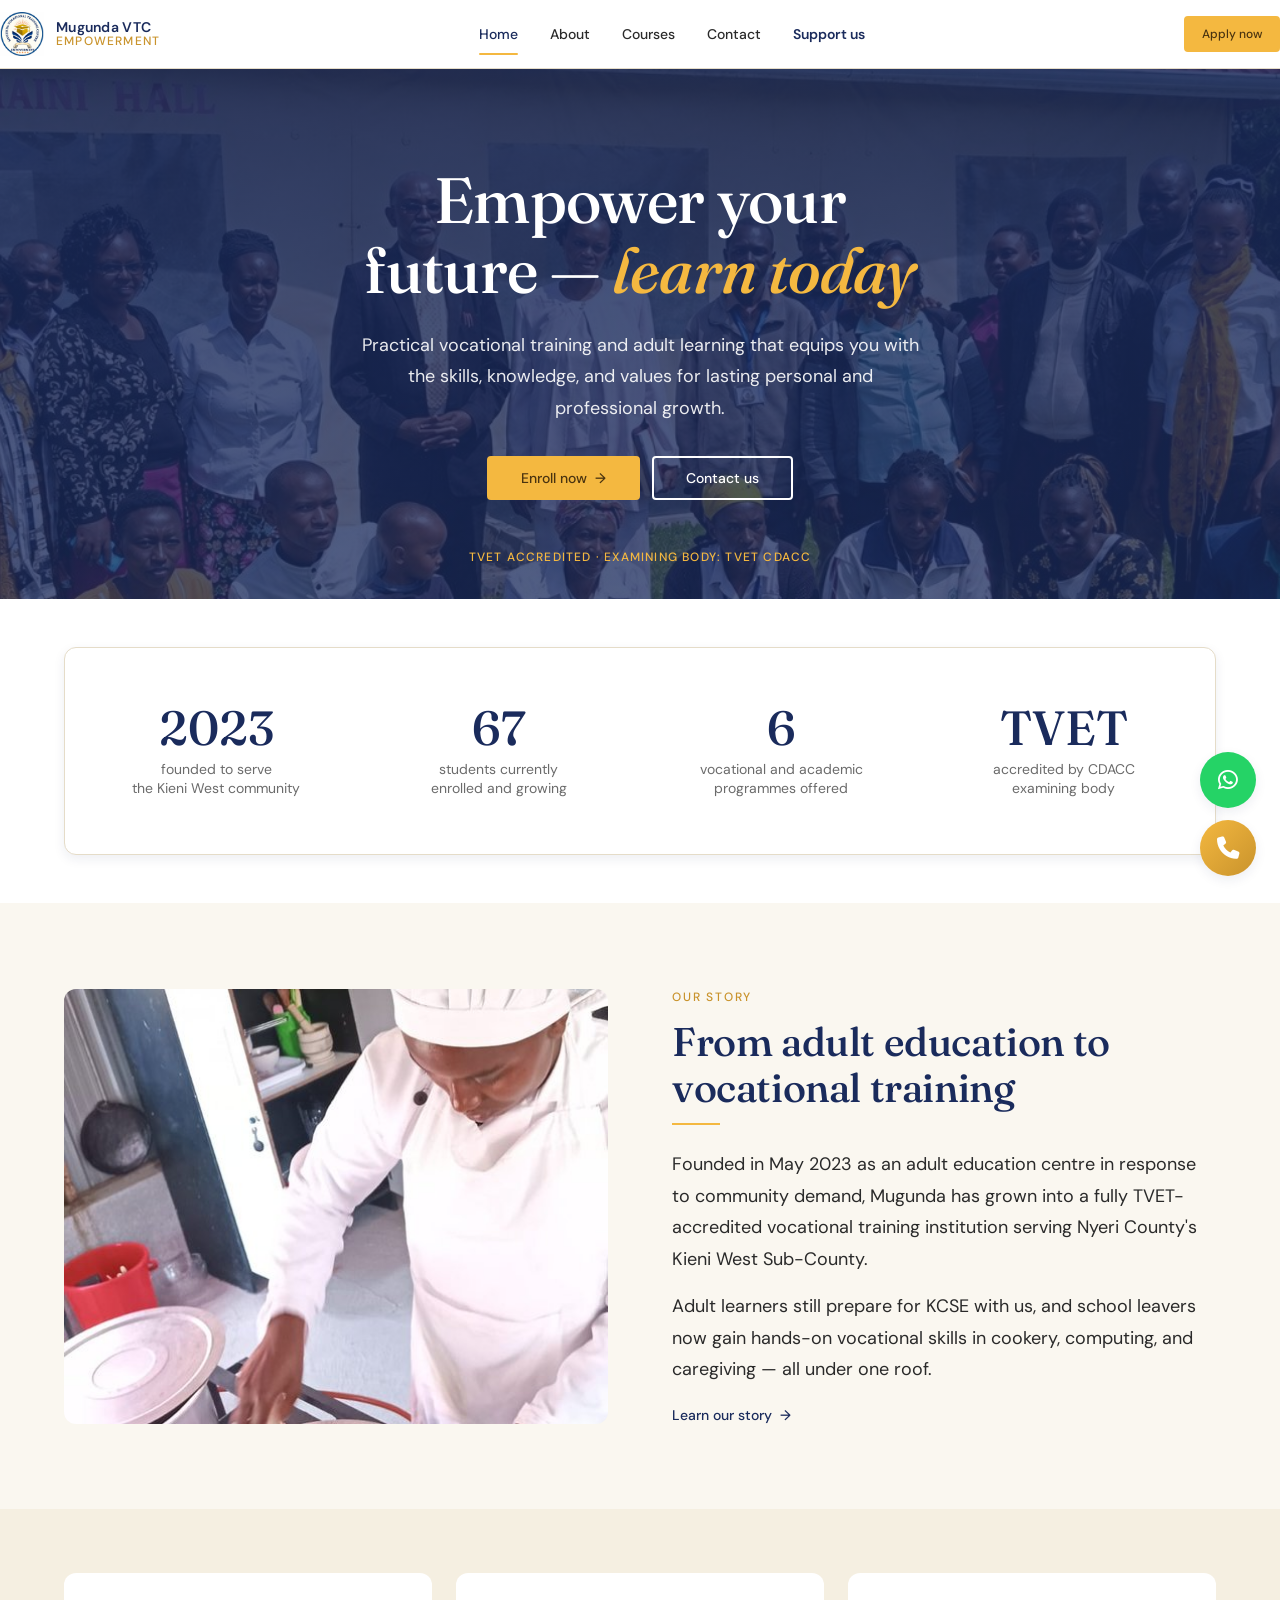
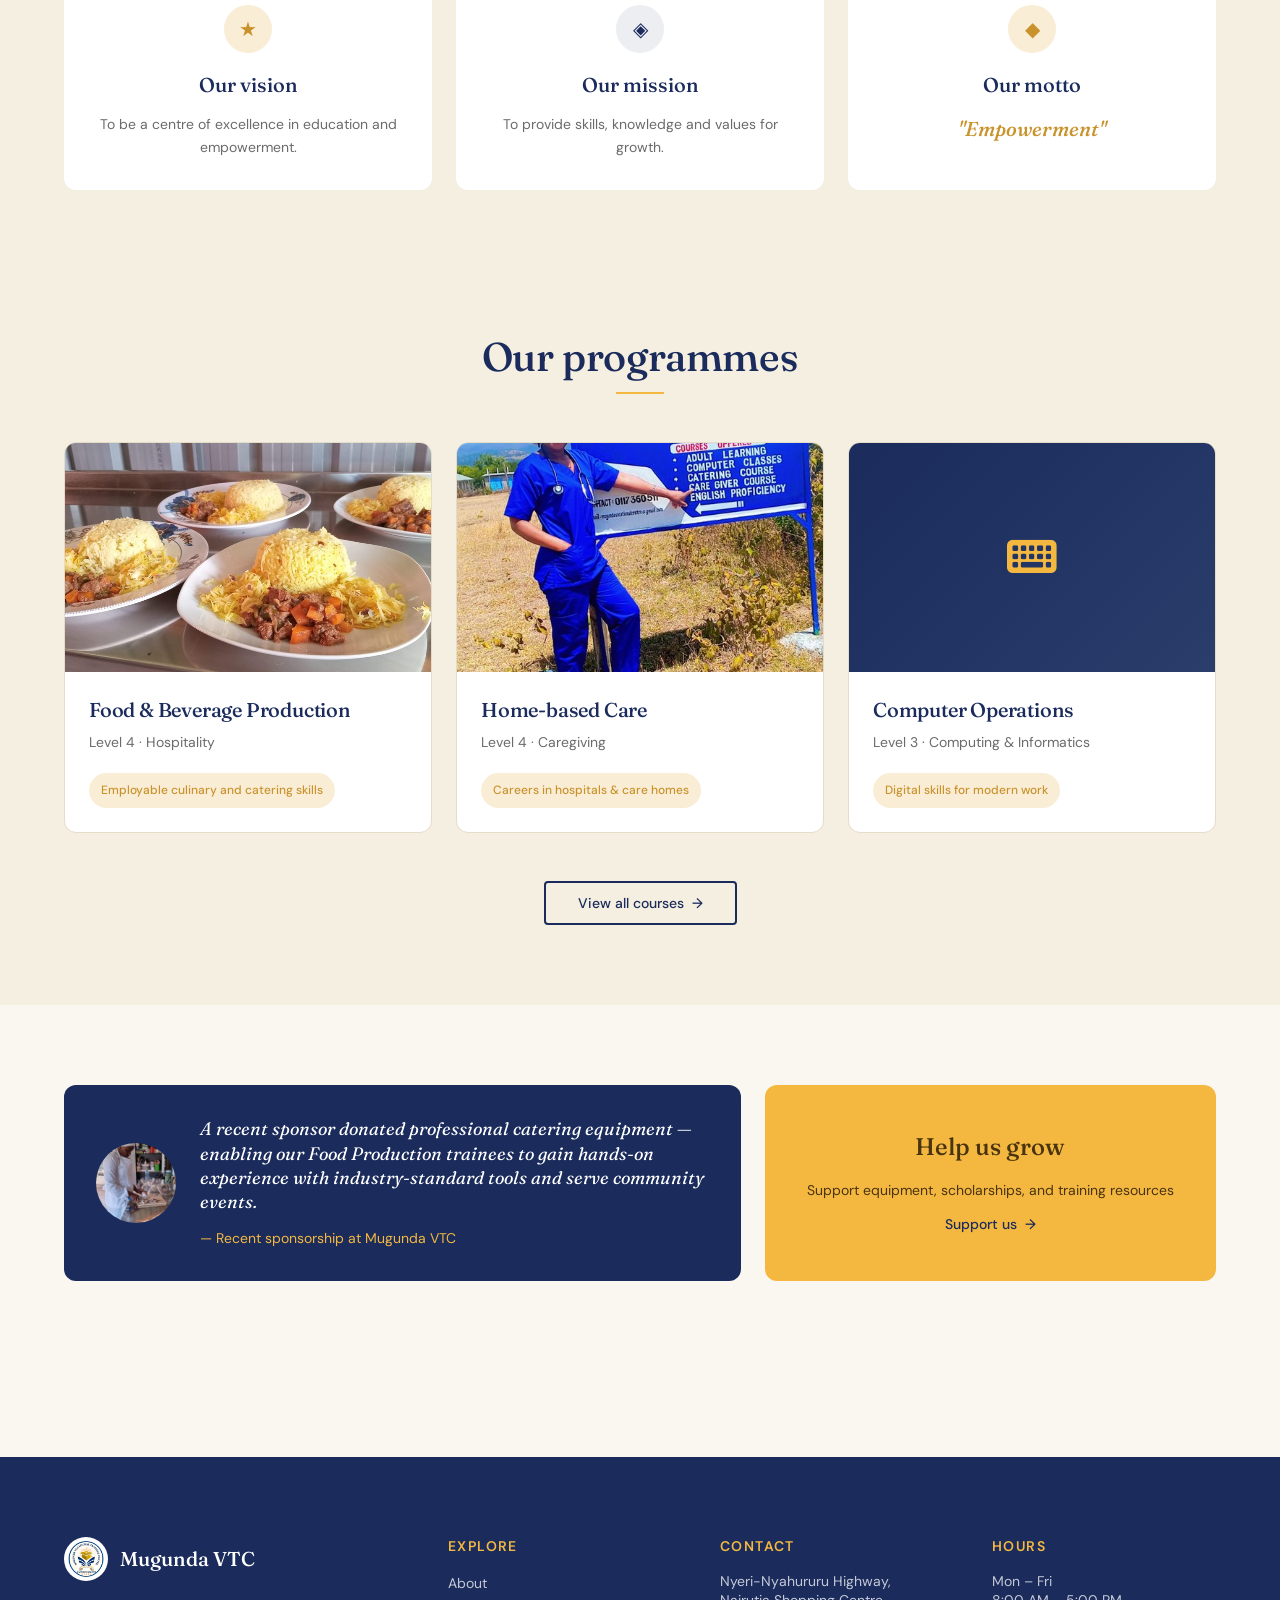
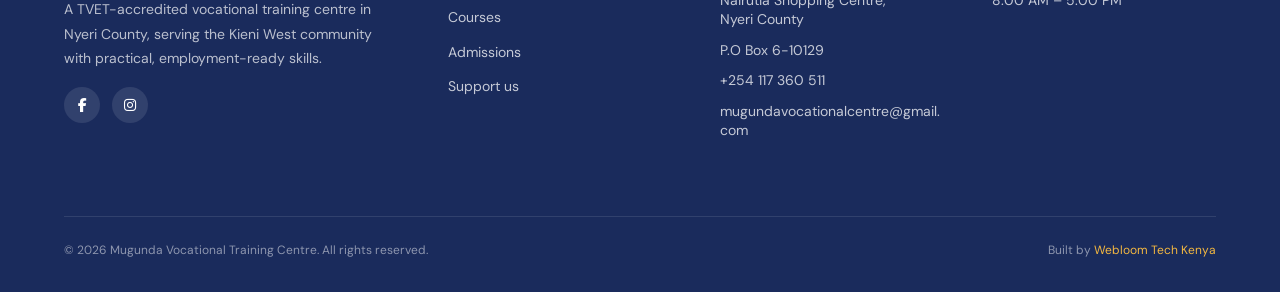
==== index.html @ 9c5b6dfe "google indexing added" ====
<!DOCTYPE html>
<html lang="en">

<head>
  <meta charset="UTF-8" />
  <meta name="viewport" content="width=device-width, initial-scale=1.0" />
  <title>Mugunda Vocational Training Centre — Empowering skills, changing lives</title>
  <meta name="description"
    content="TVET-accredited vocational training in Nyeri County. Food & Beverage, Computer Operations, Home-based Care, and adult education programmes." />
  <meta name="keywords" content="vocational training, TVET, Nyeri, Kenya, Mugunda VTC, Food & Beverage, Computer Operations, Home-based Care, adult education, skills training" />
  <meta name="author" content="Mugunda Vocational Training Centre" />
  <meta name="robots" content="index, follow" />
  <link rel="canonical" href="https://mugunda-vtc.onrender.com/" />

  <meta name="google-site-verification" content="Rv-9PnFNgWg0izuc_6_cyRbx7e32Jz5hHdPYTTzeUXk" />

  <!-- Open Graph / Facebook -->
  <meta property="og:type" content="website" />
  <meta property="og:url" content="https://mugunda-vtc.onrender.com/" />
  <meta property="og:title" content="Mugunda Vocational Training Centre — Empowering skills, changing lives" />
  <meta property="og:description" content="TVET-accredited vocational training in Nyeri County. Food & Beverage, Computer Operations, Home-based Care, and adult education programmes." />
  <meta property="og:image" content="https://mugunda-vtc.onrender.com/assets/images/hero/campus.jpg" />
  <meta property="og:image:width" content="1200" />
  <meta property="og:image:height" content="630" />
  <meta property="og:site_name" content="Mugunda Vocational Training Centre" />

  <!-- Twitter -->
  <meta name="twitter:card" content="summary_large_image" />
  <meta name="twitter:url" content="https://mugunda-vtc.onrender.com/" />
  <meta name="twitter:title" content="Mugunda Vocational Training Centre — Empowering skills, changing lives" />
  <meta name="twitter:description" content="TVET-accredited vocational training in Nyeri County. Food & Beverage, Computer Operations, Home-based Care, and adult education programmes." />
  <meta name="twitter:image" content="https://mugunda-vtc.onrender.com/assets/images/hero/campus.jpg" />

  <!-- Geo Location -->
  <meta name="geo.region" content="KE-36" />
  <meta name="geo.placename" content="Nyeri" />
  <meta name="geo.position" content="-0.4167;36.9500" />
  <meta name="ICBM" content="-0.4167, 36.9500" />

  <!-- Favicon (using logo as favicon for now — swap to a dedicated file later) -->
  <link rel="icon" type="image/jpeg" href="/assets/images/logo/mugunda-logo.jpg" />
  <link rel="stylesheet" href="https://cdnjs.cloudflare.com/ajax/libs/font-awesome/6.7.2/css/all.min.css" />

  <!-- Fonts -->
  <link rel="preconnect" href="https://fonts.googleapis.com" />
  <link rel="preconnect" href="https://fonts.gstatic.com" crossorigin />
  <link
    href="https://fonts.googleapis.com/css2?family=DM+Sans:wght@400;500;600;700&family=Fraunces:opsz,wght@9..144,400;9..144,500;9..144,600&display=swap"
    rel="stylesheet" />

  <!-- CSS -->
  <link rel="stylesheet" href="/assets/css/main.css" />

  <!-- Sitemap -->
  <link rel="sitemap" type="application/xml" title="Sitemap" href="/sitemap.xml" />

  <!-- Structured Data -->
  <script type="application/ld+json">
  {
    "@context": "https://schema.org",
    "@type": "EducationalOrganization",
    "name": "Mugunda Vocational Training Centre",
    "alternateName": "Mugunda VTC",
    "url": "https://mugunda-vtc.onrender.com/",
    "logo": "https://mugunda-vtc.onrender.com/assets/images/logo/mugunda-logo.jpg",
    "image": "https://mugunda-vtc.onrender.com/assets/images/hero/campus.jpg",
    "description": "TVET-accredited vocational training in Nyeri County offering Food & Beverage, Computer Operations, Home-based Care, and adult education programmes.",
    "address": {
      "@type": "PostalAddress",
      "streetAddress": "Nyeri-Nyahururu Highway, Nairutia Shopping Centre",
      "addressLocality": "Nyeri",
      "addressRegion": "Nyeri County",
      "addressCountry": "KE"
    },
    "geo": {
      "@type": "GeoCoordinates",
      "latitude": -0.4167,
      "longitude": 36.9500
    },
    "contactPoint": {
      "@type": "ContactPoint",
      "telephone": "+254-XXX-XXXXXX",
      "contactType": "admissions"
    },
    "sameAs": []
  }
  </script>
</head>

<body>

  <!-- ================================================================
       NAV — duplicated across all pages, sync when changed
       ================================================================ -->
  <header class="nav" role="banner">
    <div class="container nav__inner">
      <a href="/" class="nav__logo" aria-label="Mugunda VTC home">
        <img src="/assets/images/logo/mugunda-logo.jpg" alt="" width="44" height="44" />
        <span class="nav__logo-text">
          <span class="nav__logo-name">Mugunda VTC</span>
          <span class="nav__logo-tagline">Empowerment</span>
        </span>
      </a>

      <nav aria-label="Main">
        <ul class="nav__links">
          <li><a href="/" class="nav__link is-active">Home</a></li>
          <li><a href="/about/" class="nav__link">About</a></li>
          <li><a href="/courses/" class="nav__link">Courses</a></li>
          <li><a href="/contact/" class="nav__link">Contact</a></li>
          <li><a href="/support-us/" class="nav__link nav__link--emphasis">Support us</a></li>
        </ul>
      </nav>

      <div class="nav__cta">
        <a href="/admissions/" class="btn btn--primary btn--sm">Apply now</a>
      </div>

      <button class="nav__toggle" type="button" aria-label="Open menu" aria-expanded="false">
        <span class="nav__toggle-bar" aria-hidden="true"></span>
      </button>
    </div>
  </header>

  <main id="main">

    <!-- ================================================================
         HERO
         ================================================================ -->
    <section class="hero">
      <div class="hero__bg" style="background-image: url('/assets/images/hero/campus.jpg');"></div>
      <div class="container hero__inner">
        <h1 class="hero__title">
          Empower your future — <span class="hero__title-accent">learn today</span>
        </h1>
        <p class="hero__subtitle">
          Practical vocational training and adult learning that equips you with the skills, knowledge, and
          values for lasting personal and professional growth.
        </p>
        <div class="hero__ctas">
          <a href="/admissions/" class="btn btn--primary">
            Enroll now <span class="btn__arrow" aria-hidden="true">→</span>
          </a>
          <a href="/contact/" class="btn btn--outline-white">Contact us</a>
        </div>
        <p class="hero__credentials">TVET Accredited · Examining body: TVET CDACC</p>
      </div>
    </section>

    <!-- ================================================================
         STATS STRIP — donor-facing credibility
         ================================================================ -->
    <section class="stats-strip" aria-label="Our impact by the numbers">
      <div class="container">
        <div class="stats-strip__inner">
          <div class="stat">
            <div class="stat__number">2023</div>
            <div class="stat__label">founded to serve<br />the Kieni West community</div>
          </div>
          <div class="stat">
            <div class="stat__number">67</div>
            <div class="stat__label">students currently<br />enrolled and growing</div>
          </div>
          <div class="stat">
            <div class="stat__number">6</div>
            <div class="stat__label">vocational and academic<br />programmes offered</div>
          </div>
          <div class="stat">
            <div class="stat__number">TVET</div>
            <div class="stat__label">accredited by CDACC<br />examining body</div>
          </div>
        </div>
      </div>
    </section>

    <!-- ================================================================
         FEATURE STORY — the Ashesi moment
         ================================================================ -->
    <section class="feature-story">
      <div class="container split-2">
        <div class="feature-story__image">
          <img src="/assets/images/hero/story-feature.jpg" alt="A Mugunda VTC student in hands-on culinary training" />
        </div>
        <div class="feature-story__content">
          <span class="eyebrow">Our story</span>
          <h2>From adult education to vocational training</h2>
          <p>
            Founded in May 2023 as an adult education centre in response to community demand, Mugunda has grown into a
            fully TVET-accredited vocational training institution serving Nyeri County's Kieni West Sub-County.
          </p>
          <p>
            Adult learners still prepare for KCSE with us, and school leavers now gain hands-on vocational skills in
            cookery, computing, and caregiving — all under one roof.
          </p>
          <a href="/about/" class="link-arrow">
            Learn our story <span class="btn__arrow" aria-hidden="true">→</span>
          </a>
        </div>
      </div>
    </section>

    <!-- ================================================================
         VALUES — Vision / Mission / Motto
         ================================================================ -->
    <section class="values">
      <div class="container">
        <div class="values__grid">
          <div class="value">
            <div class="card__icon" aria-hidden="true">★</div>
            <div class="value__label">Our vision</div>
            <p class="value__body">To be a centre of excellence in education and empowerment.</p>
          </div>
          <div class="value">
            <div class="card__icon card__icon--alt" aria-hidden="true">◈</div>
            <div class="value__label">Our mission</div>
            <p class="value__body">To provide skills, knowledge and values for growth.</p>
          </div>
          <div class="value">
            <div class="card__icon" aria-hidden="true">◆</div>
            <div class="value__label">Our motto</div>
            <p class="value__body value__body--accent">"Empowerment"</p>
          </div>
        </div>
      </div>
    </section>

    <!-- ================================================================
         COURSES PREVIEW
         ================================================================ -->
    <section class="courses-preview">
      <div class="container">
        <h2 class="section-title">Our programmes</h2>
        <div class="courses-preview__grid">
          <article class="course-card">
            <div class="course-card__image">
              <img src="/assets/images/courses/food-production.jpg" alt="Plated meal prepared by Mugunda Food Production trainees" />
            </div>
            <div class="course-card__body">
              <h3 class="course-card__title">Food &amp; Beverage Production</h3>
              <div class="course-card__meta">Level 4 · Hospitality</div>
              <div class="course-card__outcome">Employable culinary and catering skills</div>
            </div>
          </article>

          <article class="course-card">
            <div class="course-card__image">
              <img src="/assets/images/courses/home-based-care.jpg" alt="A caregiver trainee at Mugunda VTC" />
            </div>
            <div class="course-card__body">
              <h3 class="course-card__title">Home-based Care</h3>
              <div class="course-card__meta">Level 4 · Caregiving</div>
              <div class="course-card__outcome">Careers in hospitals &amp; care homes</div>
            </div>
          </article>

          <article class="course-card">
            <div class="course-card__image"
              style="background: linear-gradient(135deg, var(--color-navy) 0%, var(--color-navy-600) 100%); display: flex; align-items: center; justify-content: center;"
              aria-hidden="true">
              <i class="fa-solid fa-keyboard" style="font-size: 2.75rem; color: var(--color-gold);"></i>
            </div>
            <div class="course-card__body">
              <h3 class="course-card__title">Computer Operations</h3>
              <div class="course-card__meta">Level 3 · Computing &amp; Informatics</div>
              <div class="course-card__outcome">Digital skills for modern work</div>
            </div>
          </article>
        </div>
        <div class="courses-preview__footer">
          <a href="/courses/" class="btn btn--outline">
            View all courses <span class="btn__arrow" aria-hidden="true">→</span>
          </a>
        </div>
      </div>
    </section>

    <!-- ================================================================
         IMPACT STORY + SUPPORT US
         ================================================================ -->
    <section class="impact-row">
      <div class="container">
        <div class="impact-row__grid">
          <div class="impact">
            <div class="impact__photo">
              <img src="/assets/images/students/student-training.jpg" alt="Mugunda student learning food preparation" />
            </div>
            <blockquote>
              <p class="impact__quote">A recent sponsor donated professional catering equipment — enabling our Food
                Production trainees to gain hands-on experience with industry-standard tools and serve community events.
              </p>
              <cite class="impact__attribution">— Recent sponsorship at Mugunda VTC</cite>
            </blockquote>
          </div>

          <a href="/support-us/" class="support-cta">
            <span class="support-cta__label">Help us grow</span>
            <span class="support-cta__body">Support equipment, scholarships, and training resources</span>
            <span class="link-arrow" style="justify-content:center; color: var(--color-navy);">
              Support us <span class="btn__arrow" aria-hidden="true">→</span>
            </span>
          </a>
        </div>
      </div>
    </section>

  </main>

  <!-- ================================================================
       FOOTER — duplicated across all pages, sync when changed
       ================================================================ -->
  <footer class="footer" role="contentinfo">
    <div class="container">
      <div class="footer__grid">
        <div class="footer__brand">
          <div class="footer__logo">
            <img src="/assets/images/logo/mugunda-logo.jpg" alt="" width="44" height="44" />
            <span class="footer__logo-text">Mugunda VTC</span>
          </div>
          <p class="footer__blurb">
            A TVET-accredited vocational training centre in Nyeri County, serving the Kieni West community with practical, employment-ready skills.
          </p>
          <div class="footer__socials">
            <a href="#" class="footer__social" aria-label="Facebook"><i class="fa-brands fa-facebook-f"></i></a>
            <a href="#" class="footer__social" aria-label="Instagram"><i class="fa-brands fa-instagram"></i></a>
          </div>
        </div>

        <div>
          <h4 class="footer__heading">Explore</h4>
          <div class="footer__links">
            <a href="/about/" class="footer__link">About</a>
            <a href="/courses/" class="footer__link">Courses</a>
            <a href="/admissions/" class="footer__link">Admissions</a>
            <a href="/support-us/" class="footer__link">Support us</a>
          </div>
        </div>

        <div>
          <h4 class="footer__heading">Contact</h4>
          <div class="footer__contact-item">Nyeri-Nyahururu Highway,<br />Nairutia Shopping Centre,<br />Nyeri County</div>
          <div class="footer__contact-item">P.O Box 6-10129</div>
          <div class="footer__contact-item">+254 117 360 511</div>
          <div class="footer__contact-item">mugundavocationalcentre@gmail.com</div>
        </div>

        <div>
          <h4 class="footer__heading">Hours</h4>
          <div class="footer__contact-item">Mon – Fri<br />8:00 AM – 5:00 PM</div>
        </div>
      </div>

      <div class="footer__bottom">
        <div>© <span id="year">2026</span> Mugunda Vocational Training Centre. All rights reserved.</div>
        <div>Built by <a href="https://webloom-tech.onrender.com/" target="_blank" style="color: var(--color-gold);">Webloom Tech
            Kenya</a></div>
      </div>
    </div>
  </footer>

  <!-- Floating action buttons -->
  <!-- <div class="float-actions" aria-label="Quick contact">
    <a href="https://wa.me/254117360511" class="float-btn float-btn--whatsapp" aria-label="Chat on WhatsApp"
      target="_blank" rel="noopener">W</a>
    <a href="tel:+254117360511" class="float-btn float-btn--call" aria-label="Call us">☎</a>
  </div> -->

  <div class="float-actions" aria-label="Quick contact">
    <a href="https://wa.me/254117360511" class="float-btn float-btn--whatsapp" aria-label="Chat on WhatsApp"
      target="_blank" rel="noopener">
      <i class="fa-brands fa-whatsapp"></i>
    </a>

    <a href="tel:+254117360511" class="float-btn float-btn--call" aria-label="Call us">
      <i class="fa-solid fa-phone"></i>
    </a>
  </div>

  <script src="/assets/js/main.js" defer></script>
  <script>document.getElementById('year').textContent = new Date().getFullYear();</script>
</body>

</html>
---- assets/css/main.css ----
/* ============================================================
   Mugunda VTC — main CSS entry point
   Every HTML page links this file and only this file.
   ============================================================ */

/* Base — tokens, reset, typography, utilities */
@import url('base/variables.css');
@import url('base/reset.css');
@import url('base/typography.css');
@import url('base/utilities.css');

/* Layout — containers, grid, nav, footer */
@import url('layout/container.css');
@import url('layout/grid.css');
@import url('layout/nav.css');
@import url('layout/footer.css');

/* Components — reusable UI pieces */
@import url('components/buttons.css');
@import url('components/cards.css');
@import url('components/forms.css');

/* Pages — page-specific overrides (kept as small as possible) */
@import url('pages/home.css');
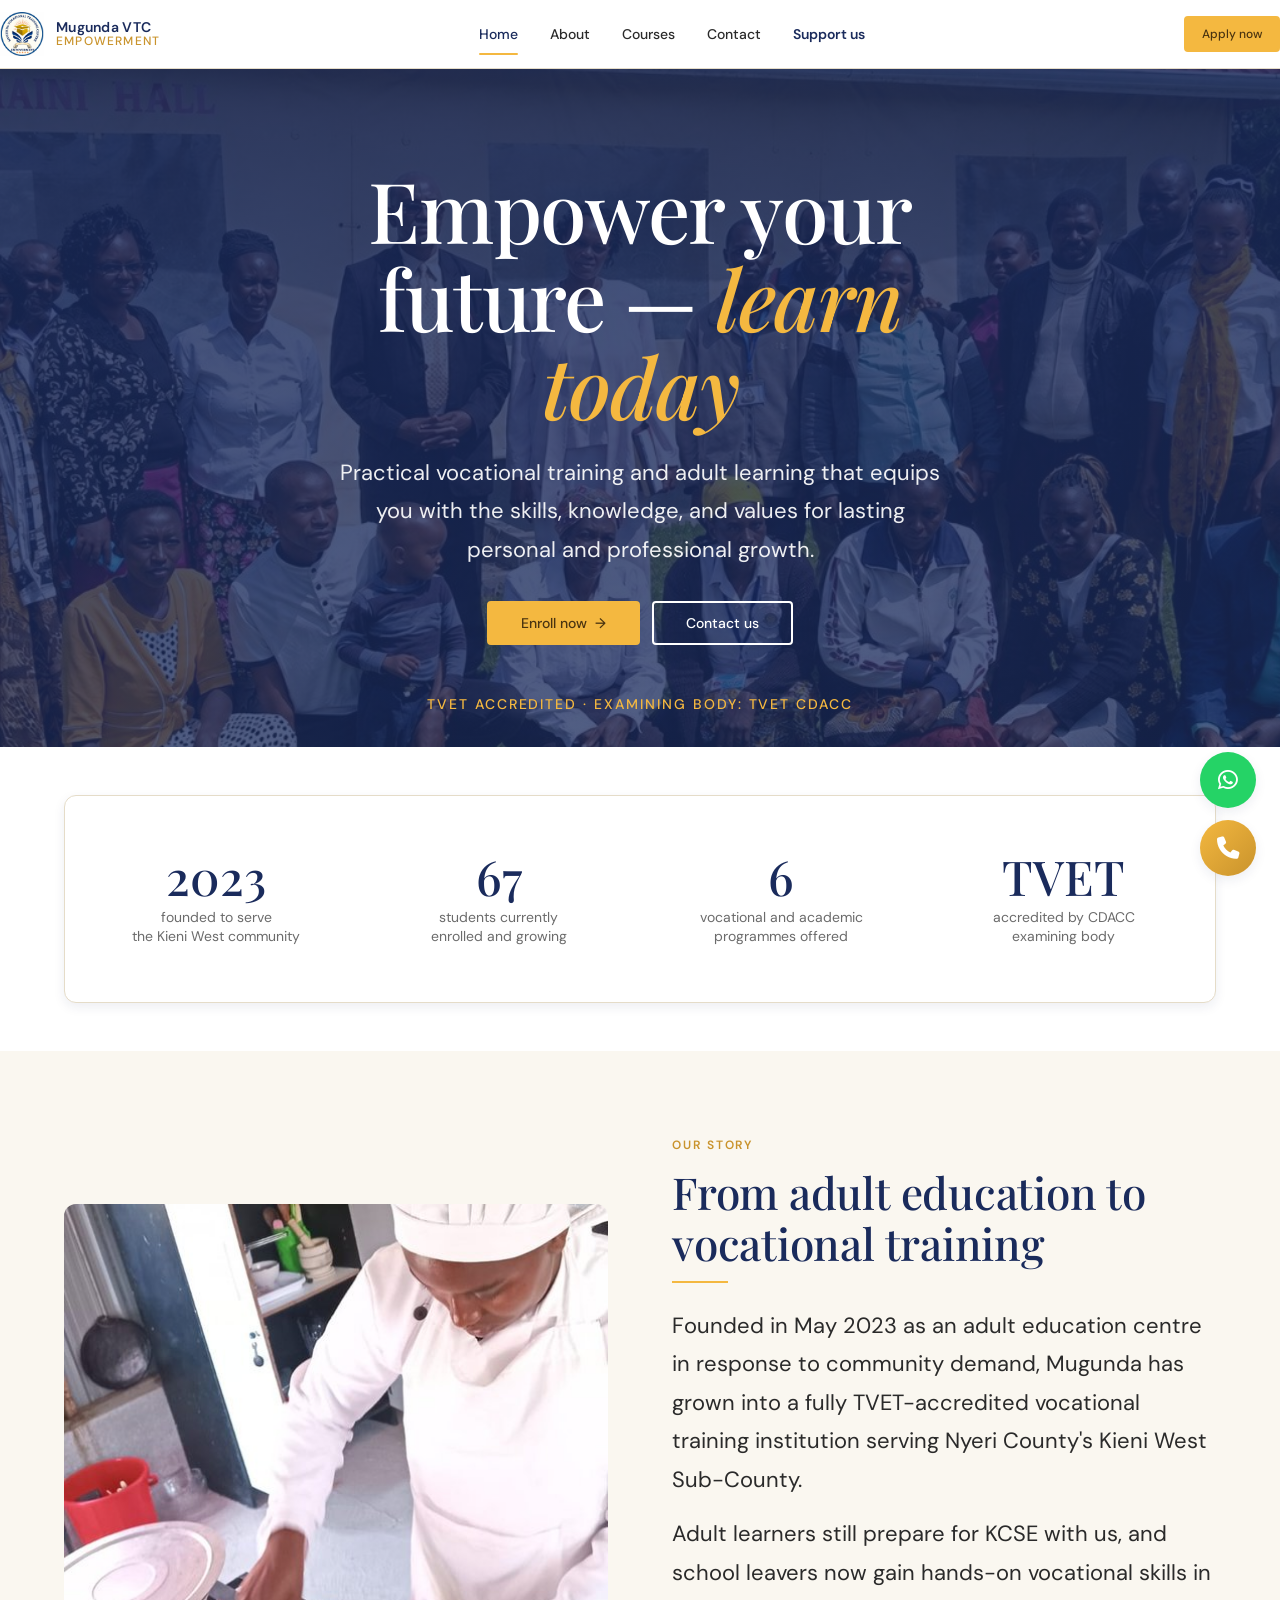
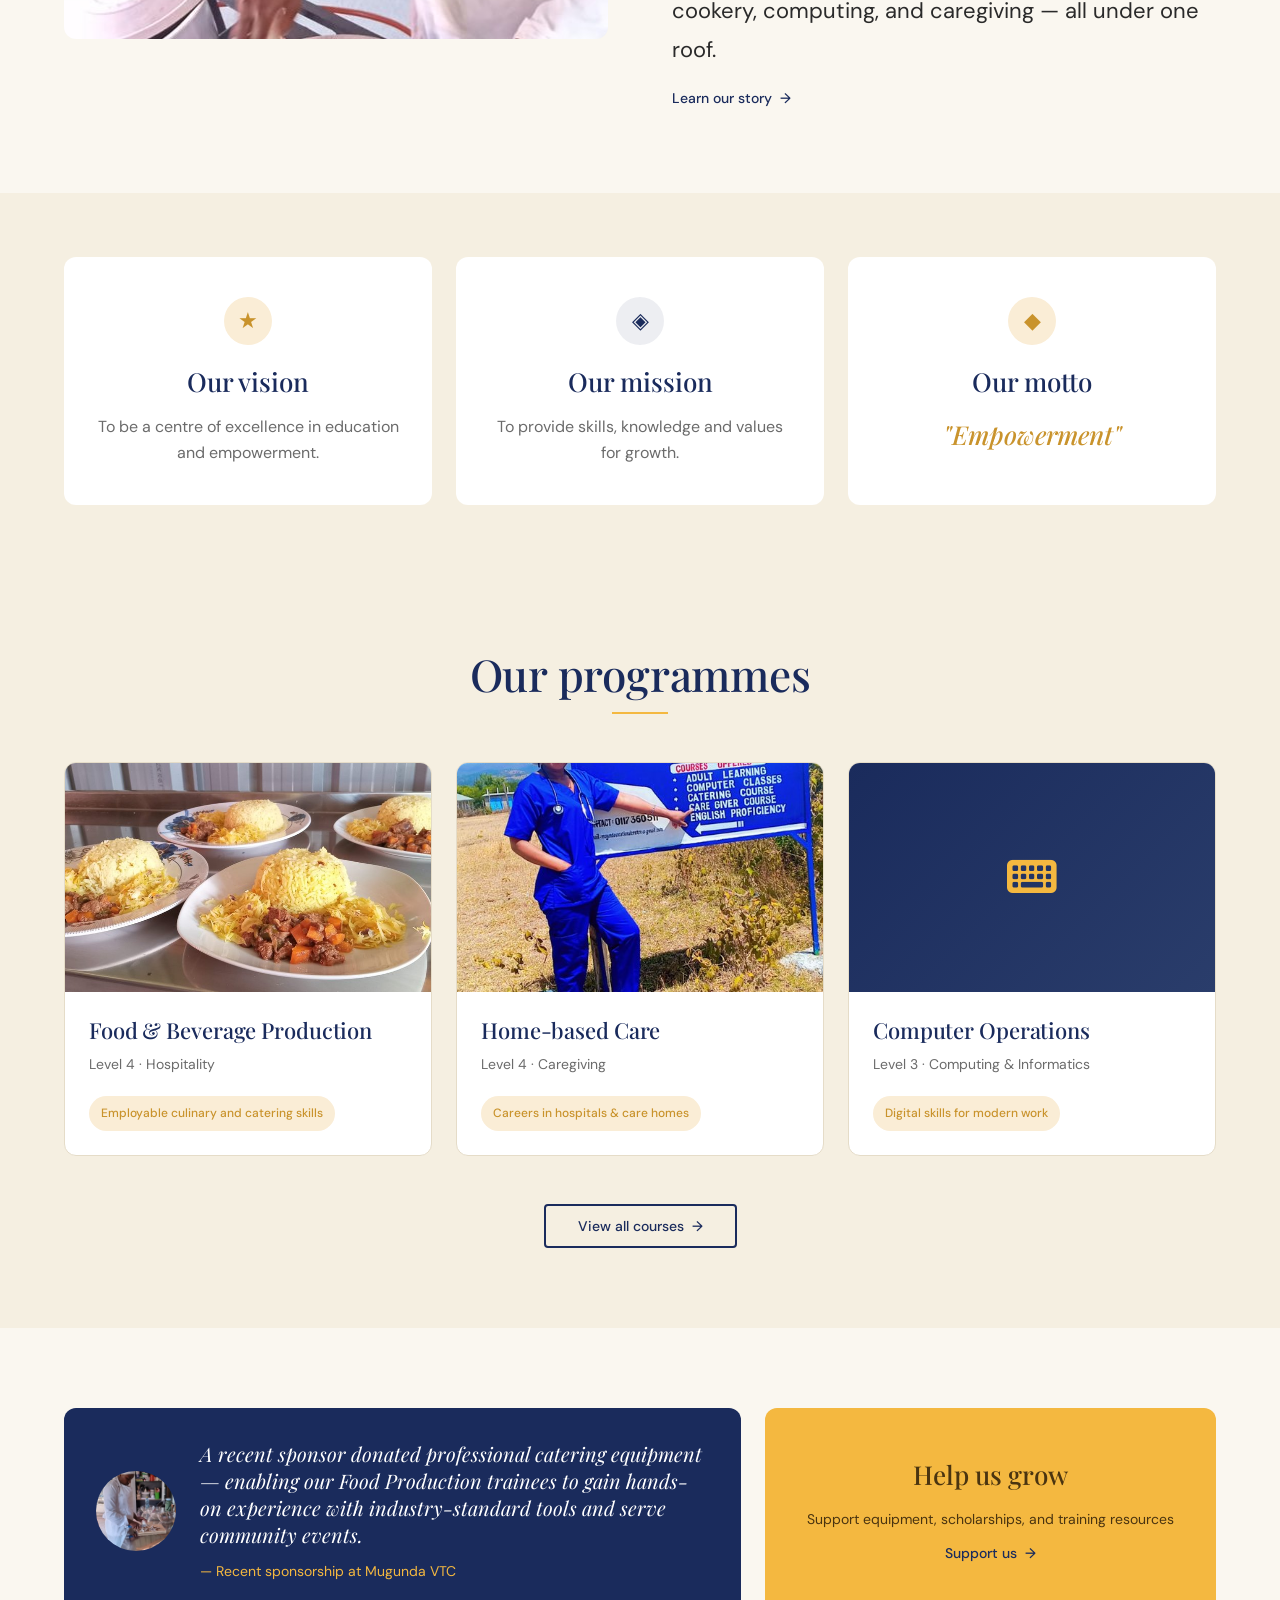
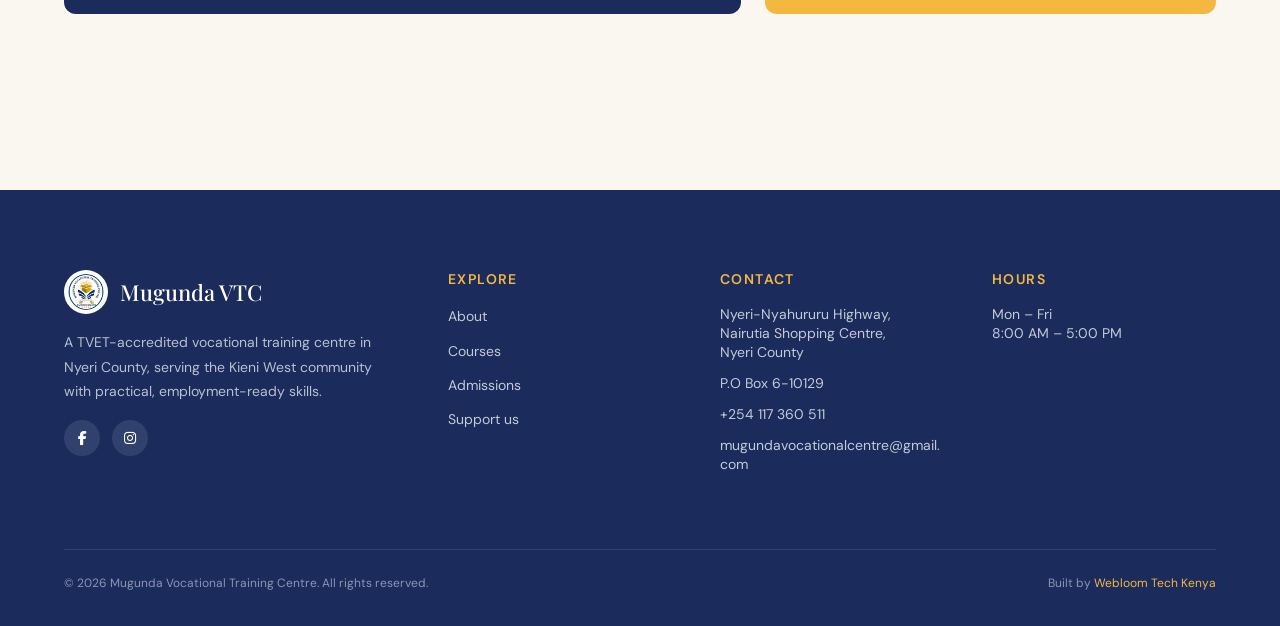
==== commit ea3ca7fb: "Font swap to Playfair Display, bumped display sizes, real school coordinates" ====
--- a/index.html
+++ b/index.html
@@ -34,18 +34,23 @@
   <!-- Geo Location -->
   <meta name="geo.region" content="KE-36" />
   <meta name="geo.placename" content="Nyeri" />
-  <meta name="geo.position" content="-0.4167;36.9500" />
-  <meta name="ICBM" content="-0.4167, 36.9500" />
-
-  <!-- Favicon (using logo as favicon for now — swap to a dedicated file later) -->
-  <link rel="icon" type="image/jpeg" href="/assets/images/logo/mugunda-logo.jpg" />
+  <meta name="geo.position" content="-0.1407;36.7125" />
+  <meta name="ICBM" content="-0.1407, 36.7125" />
+
+  <!-- Favicon -->
+  <link rel="icon" type="image/x-icon" href="/favicon.ico" />
+  <link rel="icon" type="image/png" sizes="32x32" href="/assets/images/favicon/favicon-32x32.png" />
+  <link rel="icon" type="image/png" sizes="16x16" href="/assets/images/favicon/favicon-16x16.png" />
+  <link rel="apple-touch-icon" sizes="180x180" href="/assets/images/favicon/apple-touch-icon.png" />
+  <link rel="manifest" href="/site.webmanifest" />
+  <meta name="theme-color" content="#1a2b5c" />
   <link rel="stylesheet" href="https://cdnjs.cloudflare.com/ajax/libs/font-awesome/6.7.2/css/all.min.css" />
 
   <!-- Fonts -->
   <link rel="preconnect" href="https://fonts.googleapis.com" />
   <link rel="preconnect" href="https://fonts.gstatic.com" crossorigin />
   <link
-    href="https://fonts.googleapis.com/css2?family=DM+Sans:wght@400;500;600;700&family=Fraunces:opsz,wght@9..144,400;9..144,500;9..144,600&display=swap"
+    href="https://fonts.googleapis.com/css2?family=DM+Sans:wght@400;500;600;700&family=Playfair+Display:wght@400;500;600;700&display=swap"
     rel="stylesheet" />
 
   <!-- CSS -->
@@ -70,19 +75,29 @@
       "streetAddress": "Nyeri-Nyahururu Highway, Nairutia Shopping Centre",
       "addressLocality": "Nyeri",
       "addressRegion": "Nyeri County",
+      "postalCode": "6-10129",
       "addressCountry": "KE"
     },
     "geo": {
       "@type": "GeoCoordinates",
-      "latitude": -0.4167,
-      "longitude": 36.9500
+      "latitude": -0.1407314808228031,
+      "longitude": 36.71251092102125
     },
-    "contactPoint": {
+    "email": "mugundavocationalcentre@gmail.com",
+    "telephone": "+254117360511",
+    "contactPoint": [{
       "@type": "ContactPoint",
-      "telephone": "+254-XXX-XXXXXX",
-      "contactType": "admissions"
-    },
-    "sameAs": []
+      "telephone": "+254117360511",
+      "contactType": "admissions",
+      "availableLanguage": ["English", "Swahili"]
+    }, {
+      "@type": "ContactPoint",
+      "telephone": "+254728764750",
+      "contactType": "general"
+    }],
+    "sameAs": [
+      "https://www.facebook.com/profile.php?id=61592059910682"
+    ]
   }
   </script>
 </head>
@@ -320,7 +335,7 @@
             A TVET-accredited vocational training centre in Nyeri County, serving the Kieni West community with practical, employment-ready skills.
           </p>
           <div class="footer__socials">
-            <a href="#" class="footer__social" aria-label="Facebook"><i class="fa-brands fa-facebook-f"></i></a>
+            <a href="https://www.facebook.com/profile.php?id=61592059910682&sk=photos" class="footer__social" aria-label="Facebook" target="_blank" rel="noopener"><i class="fa-brands fa-facebook-f"></i></a>
             <a href="#" class="footer__social" aria-label="Instagram"><i class="fa-brands fa-instagram"></i></a>
           </div>
         </div>
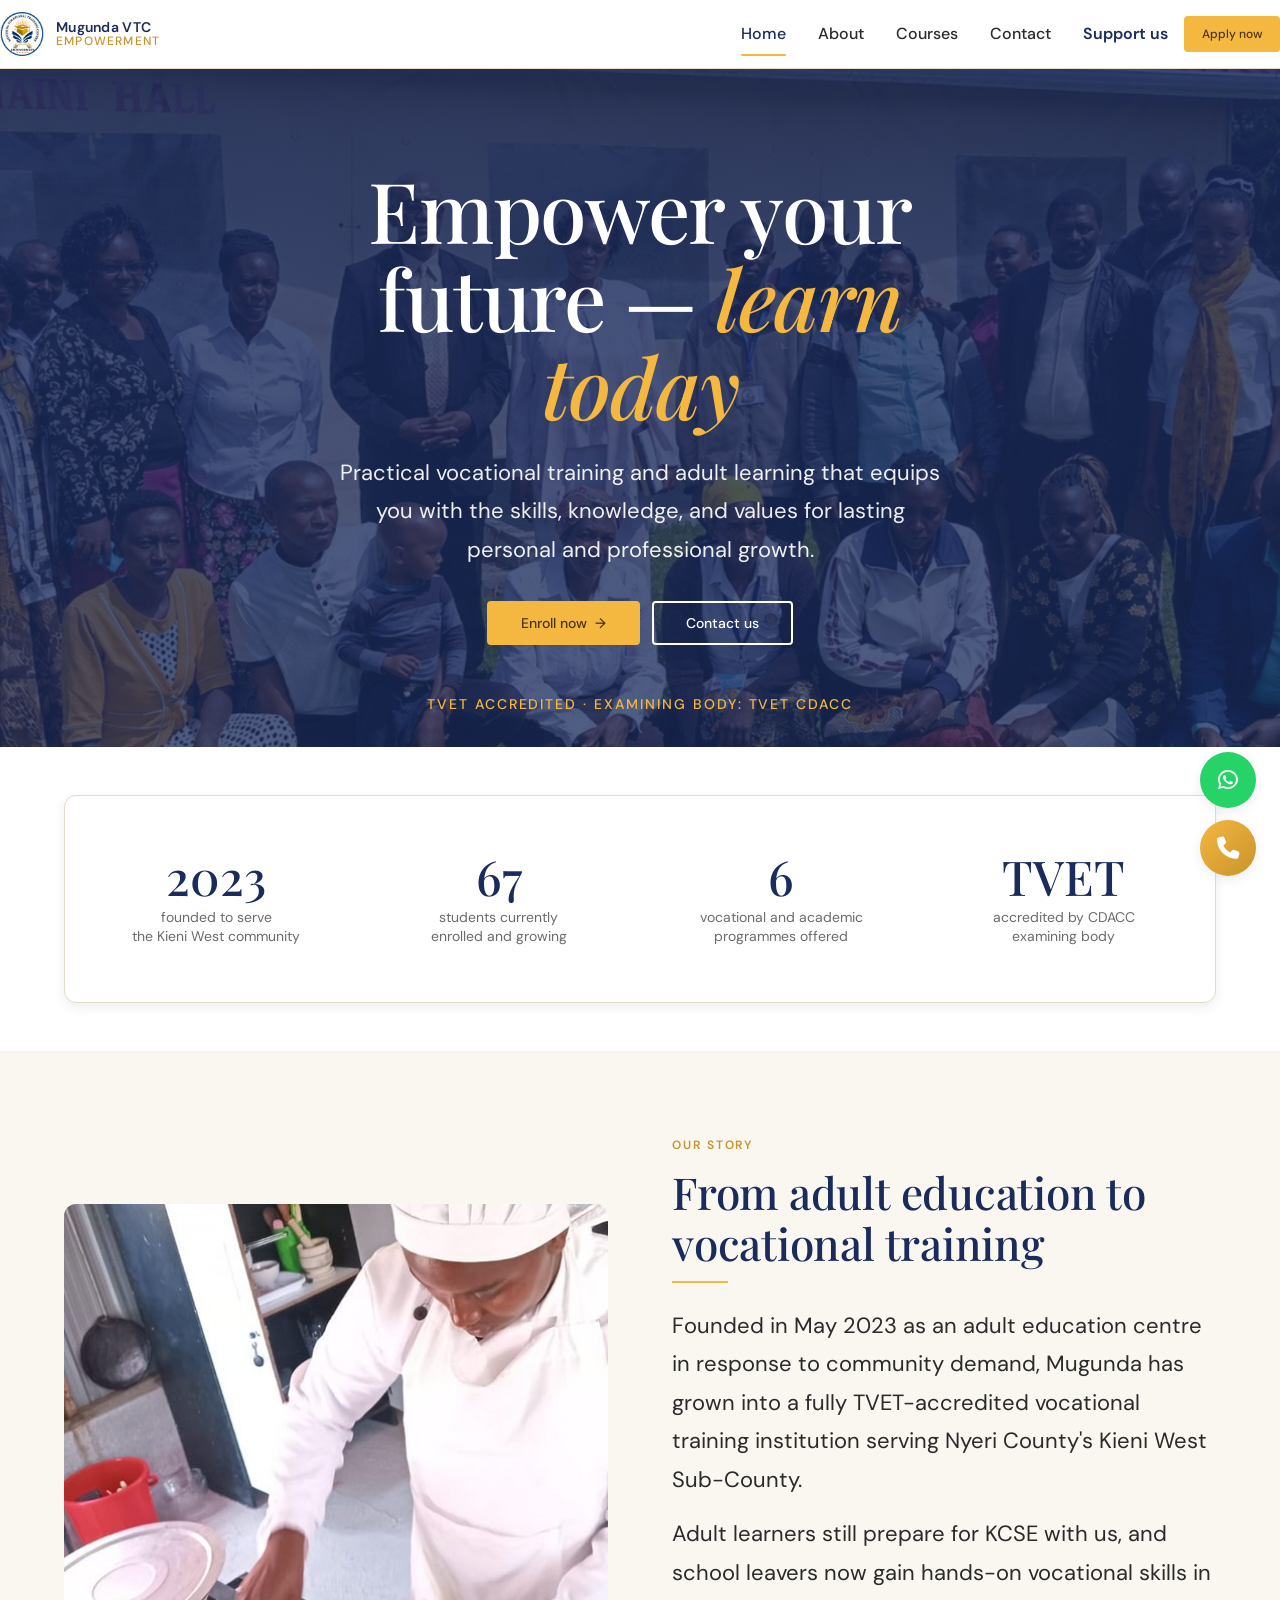
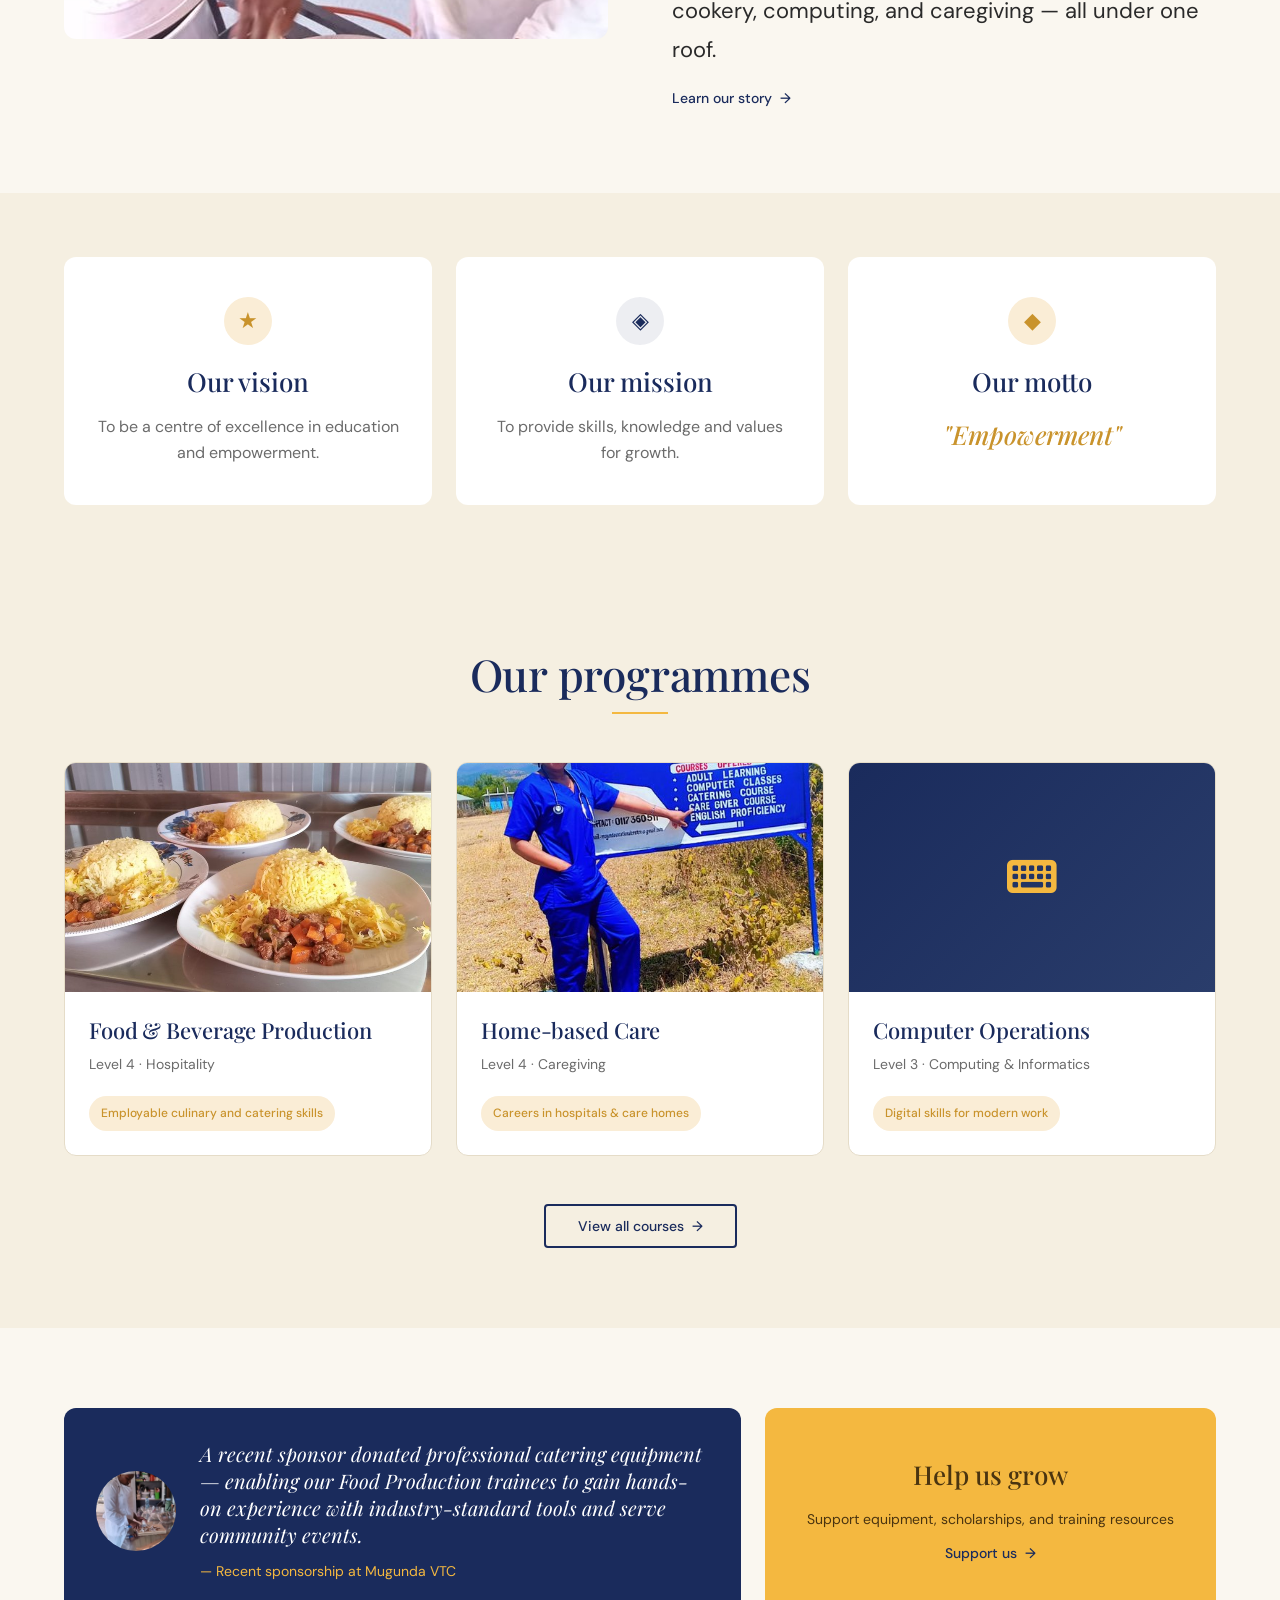
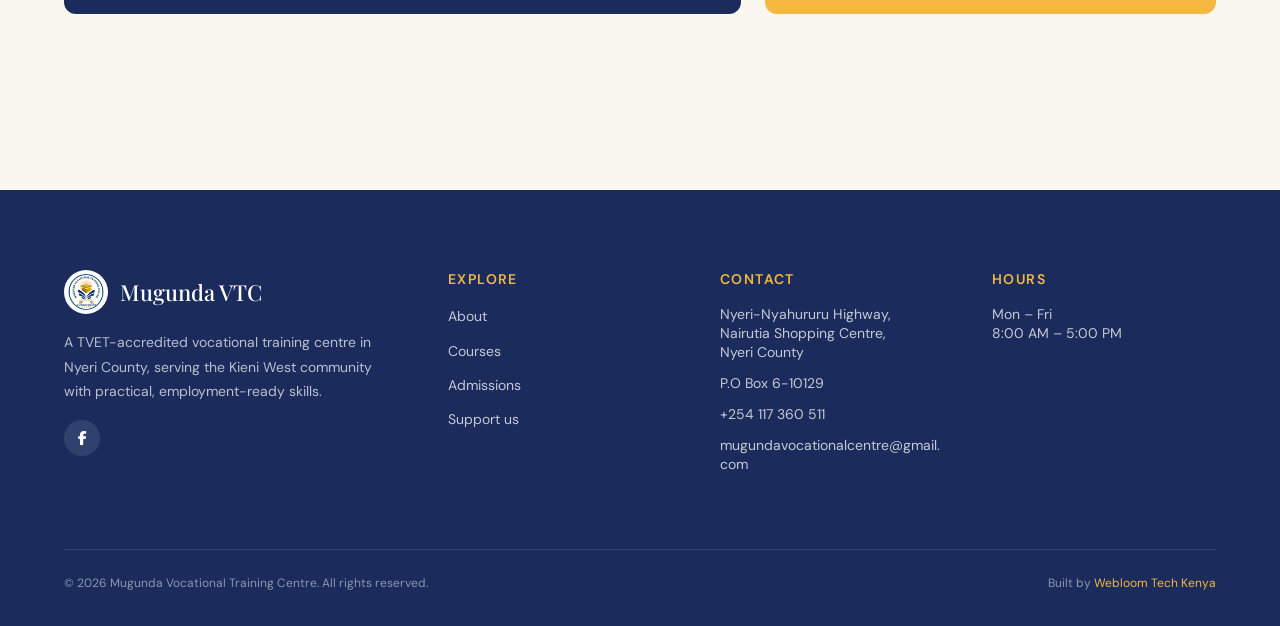
==== commit a061bd3d: "Bigger nav links, right-aligned menu, removed Instagram social link" ====
--- a/index.html
+++ b/index.html
@@ -336,7 +336,7 @@
           </p>
           <div class="footer__socials">
             <a href="https://www.facebook.com/profile.php?id=61592059910682&sk=photos" class="footer__social" aria-label="Facebook" target="_blank" rel="noopener"><i class="fa-brands fa-facebook-f"></i></a>
-            <a href="#" class="footer__social" aria-label="Instagram"><i class="fa-brands fa-instagram"></i></a>
+            
           </div>
         </div>
 
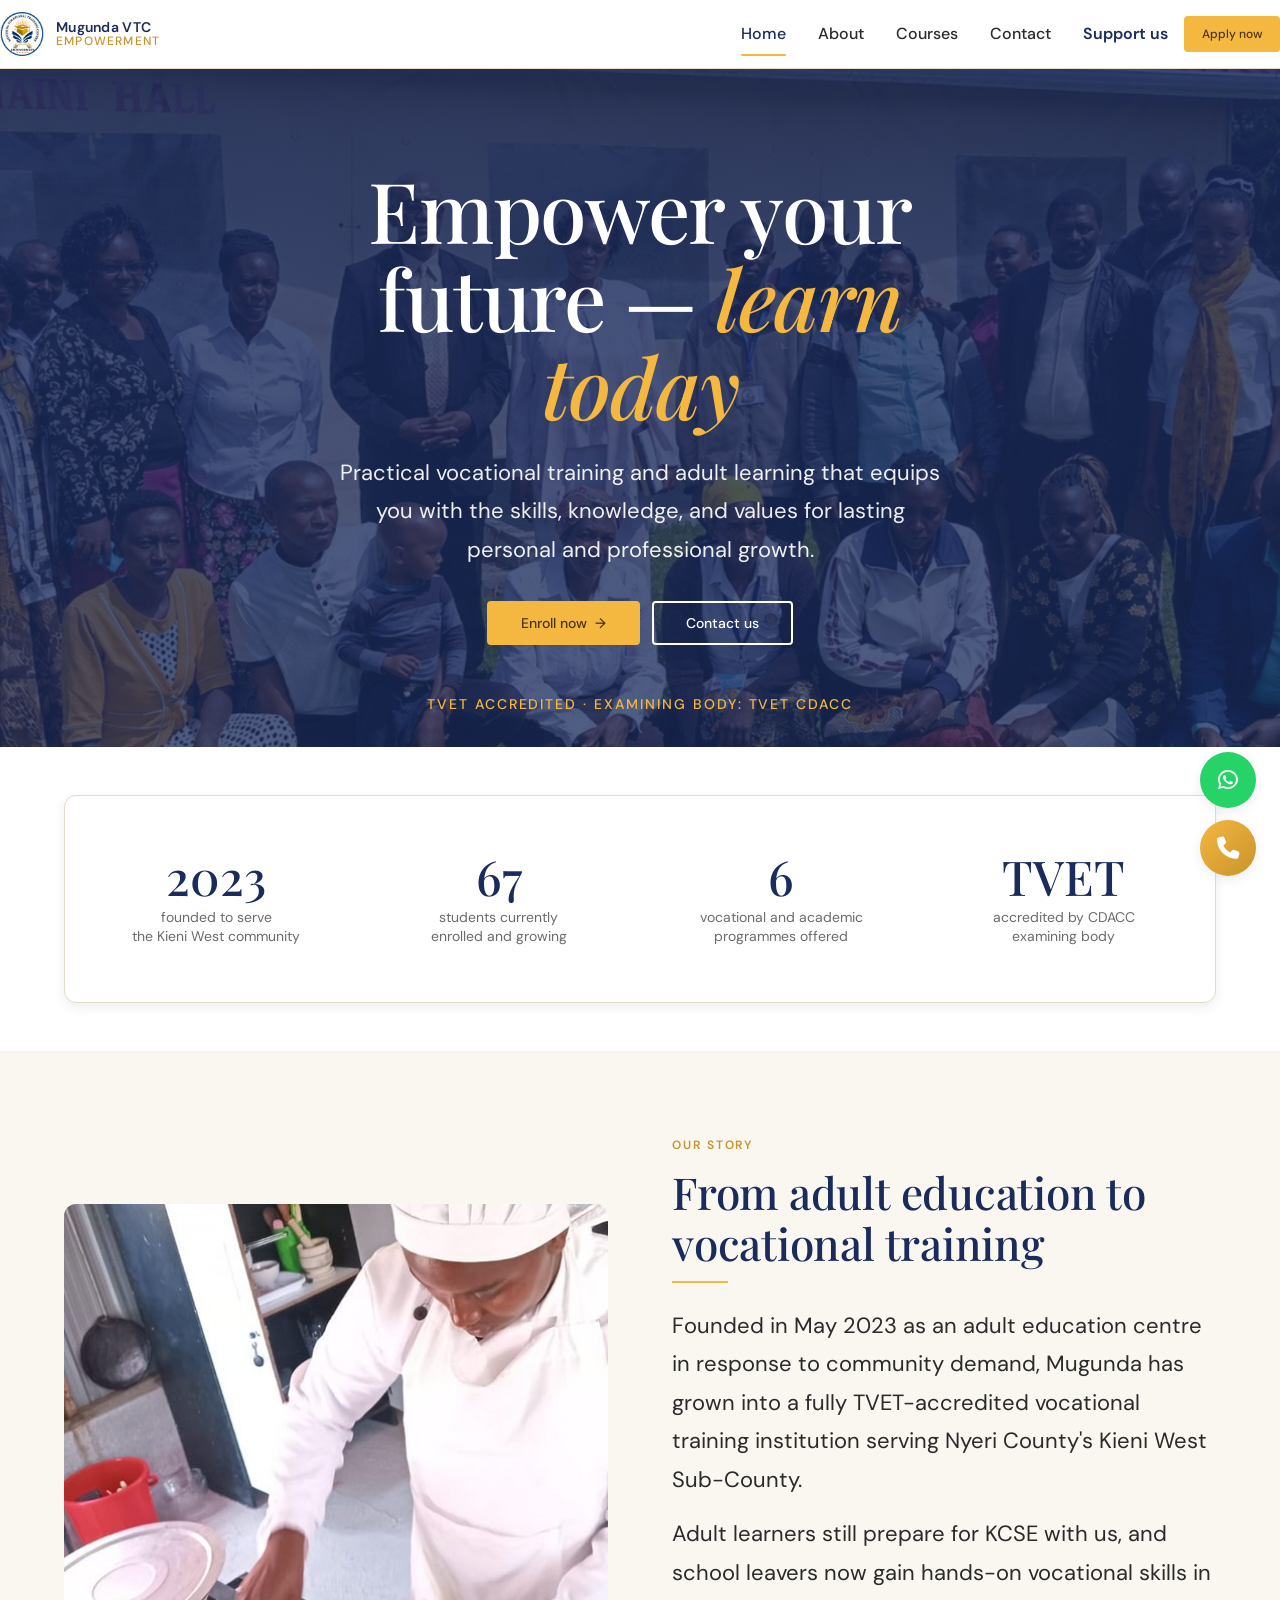
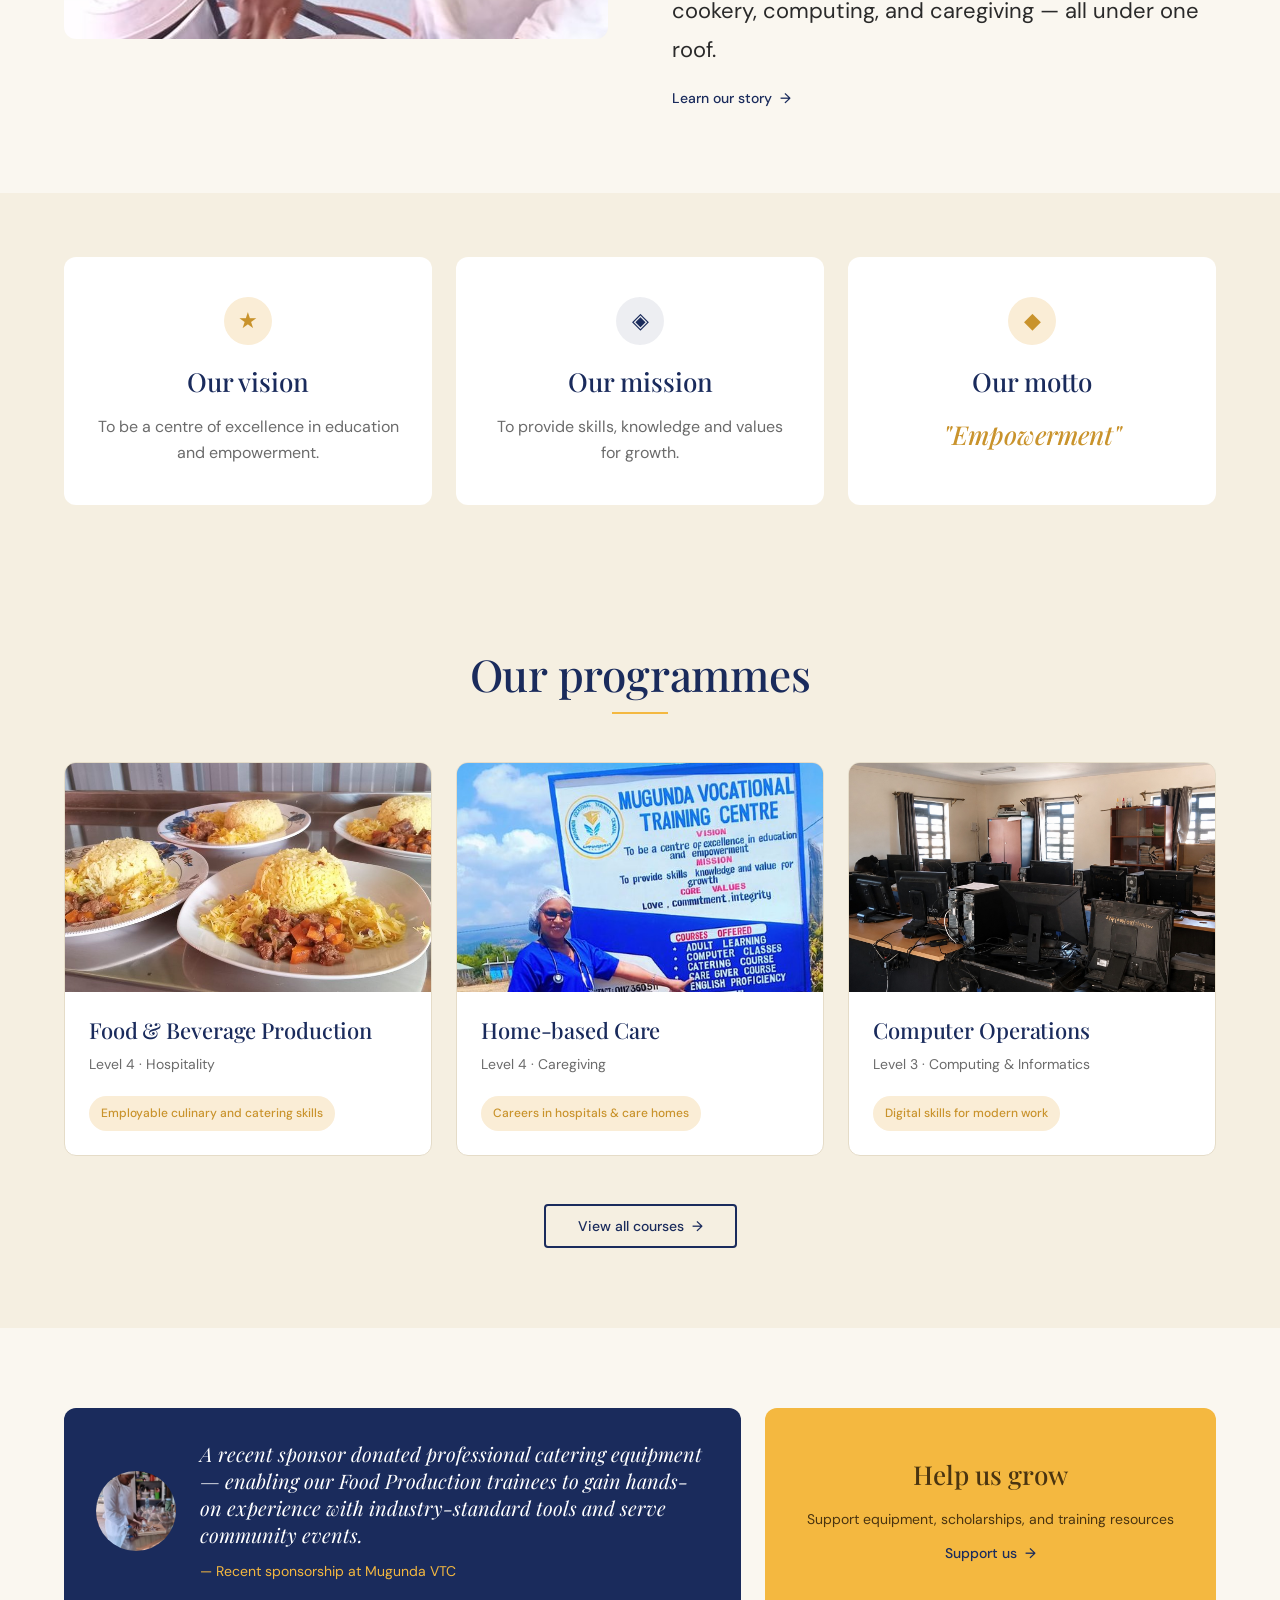
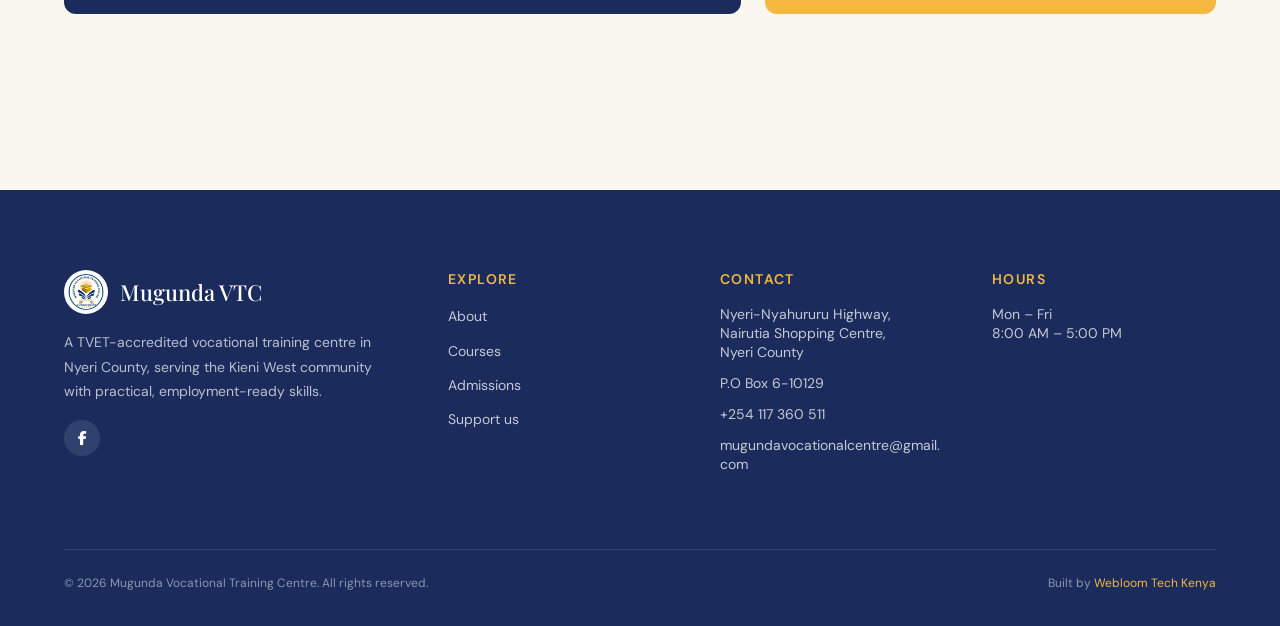
==== commit de6e38d6: "Wire Computer Operations photo on home, fix Immaculate crop, sync font and geo on Support Us" ====
--- a/index.html
+++ b/index.html
@@ -269,10 +269,8 @@
           </article>
 
           <article class="course-card">
-            <div class="course-card__image"
-              style="background: linear-gradient(135deg, var(--color-navy) 0%, var(--color-navy-600) 100%); display: flex; align-items: center; justify-content: center;"
-              aria-hidden="true">
-              <i class="fa-solid fa-keyboard" style="font-size: 2.75rem; color: var(--color-gold);"></i>
+            <div class="course-card__image">
+              <img src="/assets/images/courses/computer-operations.jpg" alt="Mugunda VTC students in a Computer Operations class" />
             </div>
             <div class="course-card__body">
               <h3 class="course-card__title">Computer Operations</h3>
@@ -336,7 +334,6 @@
           </p>
           <div class="footer__socials">
             <a href="https://www.facebook.com/profile.php?id=61592059910682&sk=photos" class="footer__social" aria-label="Facebook" target="_blank" rel="noopener"><i class="fa-brands fa-facebook-f"></i></a>
-            
           </div>
         </div>
 
